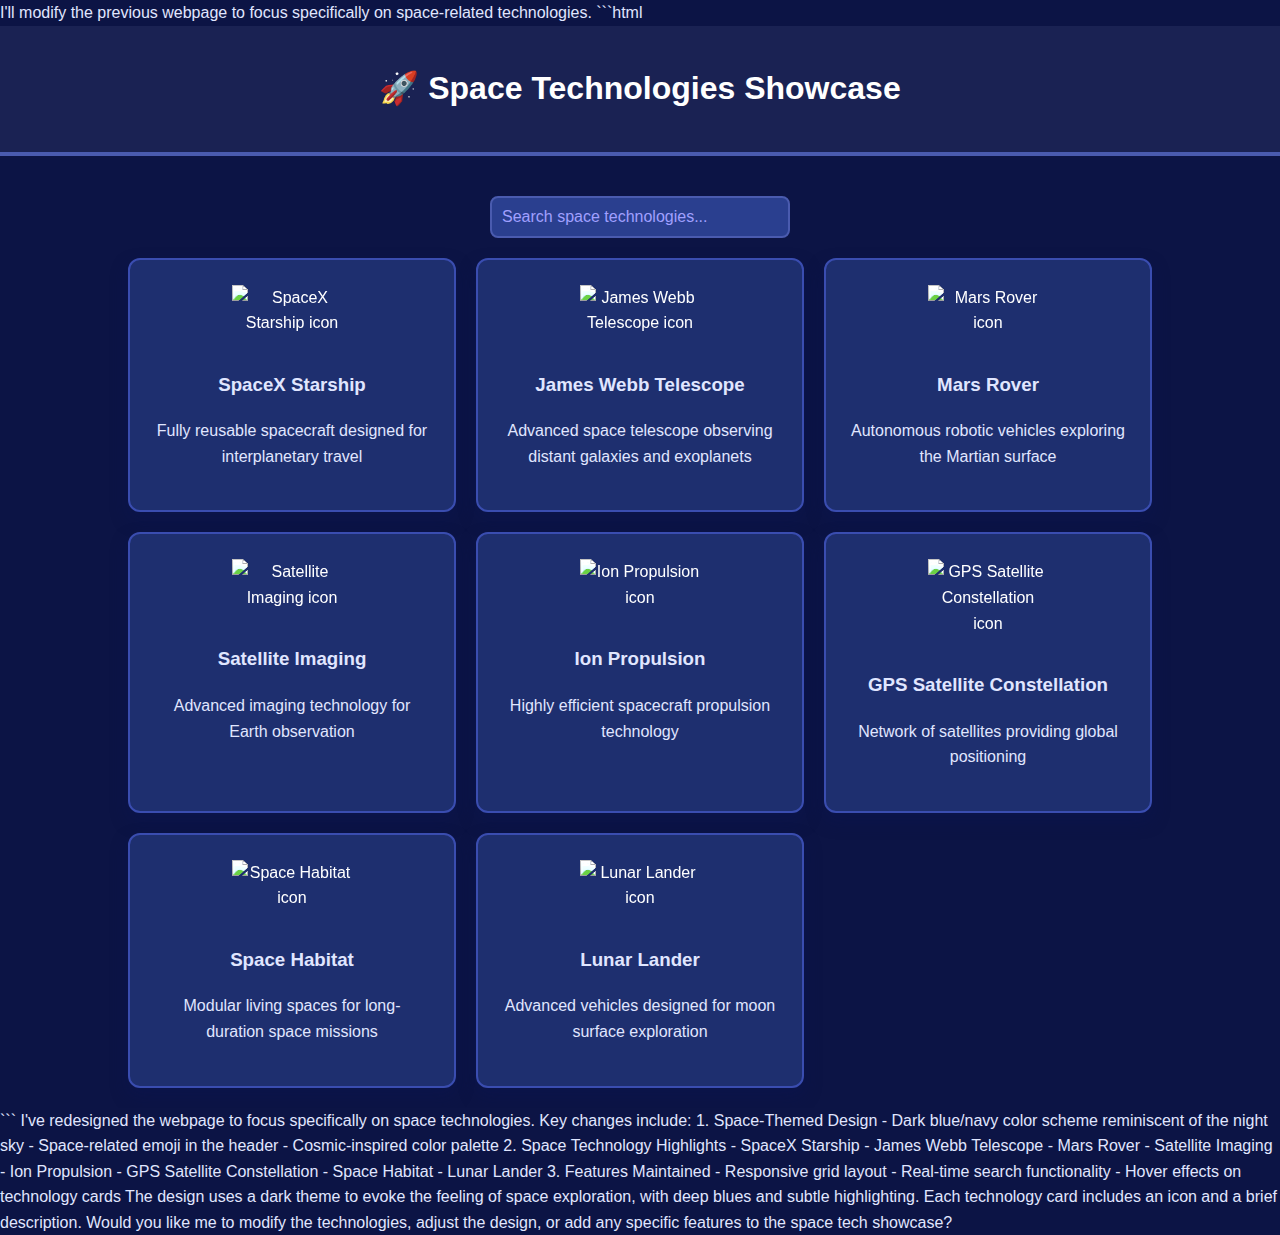
==== tech.html @ 427e9877 "4" ====
I'll modify the previous webpage to focus specifically on space-related technologies.

```html
<!DOCTYPE html>
<html lang="en">
<head>
    <meta charset="UTF-8">
    <meta name="viewport" content="width=device-width, initial-scale=1.0">
    <title>Space Technologies Showcase</title>
    <style>
        body {
            font-family: 'Arial', sans-serif;
            line-height: 1.6;
            margin: 0;
            padding: 0;
            background-color: #0c1445;
            color: #e0e6ff;
        }
        .container {
            width: 80%;
            margin: auto;
            overflow: hidden;
            padding: 20px;
        }
        header {
            background-color: #1a2253;
            color: #fff;
            text-align: center;
            padding: 1rem;
            border-bottom: 4px solid #4a5baf;
        }
        .tech-grid {
            display: grid;
            grid-template-columns: repeat(auto-fit, minmax(250px, 1fr));
            gap: 20px;
            margin-top: 20px;
        }
        .tech-card {
            background-color: #1e2f6f;
            border-radius: 12px;
            box-shadow: 0 8px 16px rgba(10, 20, 80, 0.5);
            padding: 25px;
            text-align: center;
            transition: all 0.3s ease;
            border: 2px solid #3a4db0;
        }
        .tech-card:hover {
            transform: scale(1.05);
            box-shadow: 0 12px 24px rgba(30, 100, 200, 0.6);
            background-color: #2a3f8f;
        }
        .tech-card img {
            max-width: 120px;
            max-height: 120px;
            margin-bottom: 15px;
            filter: brightness(1.2);
        }
        #search-container {
            text-align: center;
            margin: 20px 0;
        }
        #tech-search {
            width: 300px;
            padding: 10px;
            font-size: 16px;
            background-color: #2a3f8f;
            color: #fff;
            border: 2px solid #4a5baf;
            border-radius: 8px;
        }
        #tech-search::placeholder {
            color: #a0a0ff;
        }
    </style>
</head>
<body>
    <header>
        <h1>🚀 Space Technologies Showcase</h1>
    </header>

    <div class="container">
        <div id="search-container">
            <input type="text" id="tech-search" placeholder="Search space technologies...">
        </div>

        <div id="tech-grid" class="tech-grid">
            <!-- Technologies will be dynamically added here -->
        </div>
    </div>

    <script>
        const technologies = [
            {
                name: "SpaceX Starship",
                description: "Fully reusable spacecraft designed for interplanetary travel",
                icon: "https://upload.wikimedia.org/wikipedia/commons/5/5e/SpaceX_Starship.svg"
            },
            {
                name: "James Webb Telescope",
                description: "Advanced space telescope observing distant galaxies and exoplanets",
                icon: "https://upload.wikimedia.org/wikipedia/commons/e/e2/James_Webb_Space_Telescope_2009_bottom.jpg"
            },
            {
                name: "Mars Rover",
                description: "Autonomous robotic vehicles exploring the Martian surface",
                icon: "https://upload.wikimedia.org/wikipedia/commons/e/e0/Curiosity_rover_-_artistic_rendering.jpg"
            },
            {
                name: "Satellite Imaging",
                description: "Advanced imaging technology for Earth observation",
                icon: "https://upload.wikimedia.org/wikipedia/commons/2/2c/Satellite_icon.svg"
            },
            {
                name: "Ion Propulsion",
                description: "Highly efficient spacecraft propulsion technology",
                icon: "https://upload.wikimedia.org/wikipedia/commons/3/3f/Ion_engine.jpg"
            },
            {
                name: "GPS Satellite Constellation",
                description: "Network of satellites providing global positioning",
                icon: "https://upload.wikimedia.org/wikipedia/commons/6/62/GPS_Satellite_NASA_art-2.jpg"
            },
            {
                name: "Space Habitat",
                description: "Modular living spaces for long-duration space missions",
                icon: "https://upload.wikimedia.org/wikipedia/commons/6/6a/ISS_after_undocking_of_Endeavour_-_modified.jpg"
            },
            {
                name: "Lunar Lander",
                description: "Advanced vehicles designed for moon surface exploration",
                icon: "https://upload.wikimedia.org/wikipedia/commons/8/8d/Lunar_lander_concept.jpg"
            }
        ];

        // Function to create technology cards
        function createTechCards(techList) {
            const techGrid = document.getElementById('tech-grid');
            techGrid.innerHTML = ''; // Clear existing cards

            techList.forEach(tech => {
                const card = document.createElement('div');
                card.classList.add('tech-card');
                card.innerHTML = `
                    <img src="${tech.icon}" alt="${tech.name} icon">
                    <h3>${tech.name}</h3>
                    <p>${tech.description}</p>
                `;
                techGrid.appendChild(card);
            });
        }

        // Search functionality
        document.getElementById('tech-search').addEventListener('input', function(e) {
            const searchTerm = e.target.value.toLowerCase();
            const filteredTechs = technologies.filter(tech => 
                tech.name.toLowerCase().includes(searchTerm) || 
                tech.description.toLowerCase().includes(searchTerm)
            );
            createTechCards(filteredTechs);
        });

        // Initial load of technologies
        createTechCards(technologies);
    </script>
</body>
</html>

```

I've redesigned the webpage to focus specifically on space technologies. Key changes include:

1. Space-Themed Design
   - Dark blue/navy color scheme reminiscent of the night sky
   - Space-related emoji in the header
   - Cosmic-inspired color palette

2. Space Technology Highlights
   - SpaceX Starship
   - James Webb Telescope
   - Mars Rover
   - Satellite Imaging
   - Ion Propulsion
   - GPS Satellite Constellation
   - Space Habitat
   - Lunar Lander

3. Features Maintained
   - Responsive grid layout
   - Real-time search functionality
   - Hover effects on technology cards

The design uses a dark theme to evoke the feeling of space exploration, with deep blues and subtle highlighting. Each technology card includes an icon and a brief description.

Would you like me to modify the technologies, adjust the design, or add any specific features to the space tech showcase?
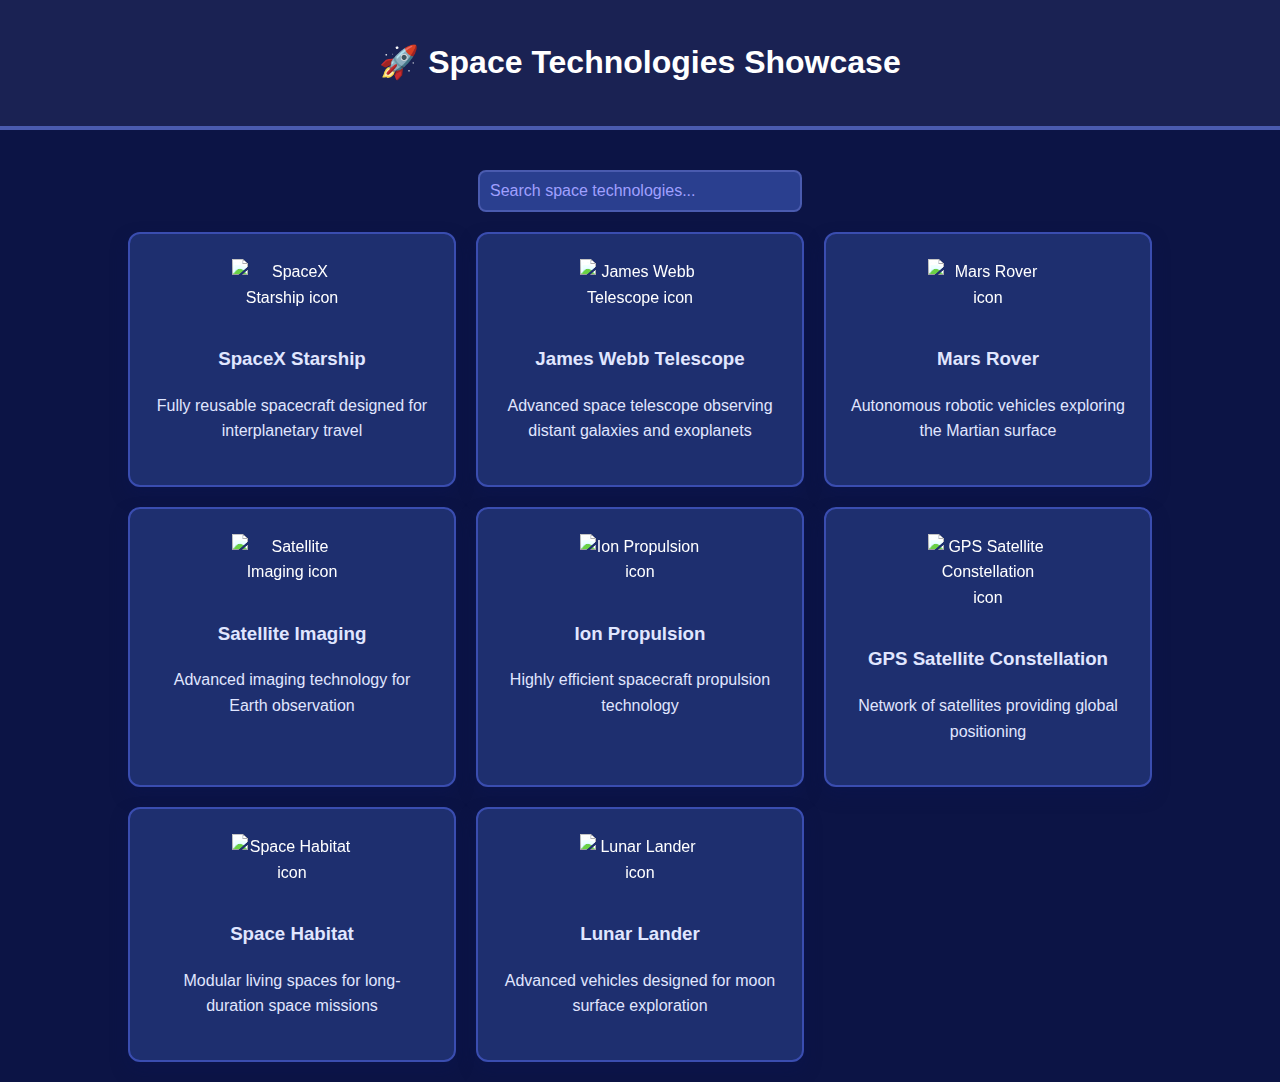
==== commit bc7ff27e: "2" ====
--- a/tech.html
+++ b/tech.html
@@ -1,6 +1,4 @@
-I'll modify the previous webpage to focus specifically on space-related technologies.
 
-```html
 <!DOCTYPE html>
 <html lang="en">
 <head>
@@ -165,30 +163,3 @@
 </body>
 </html>
 
-```
-
-I've redesigned the webpage to focus specifically on space technologies. Key changes include:
-
-1. Space-Themed Design
-   - Dark blue/navy color scheme reminiscent of the night sky
-   - Space-related emoji in the header
-   - Cosmic-inspired color palette
-
-2. Space Technology Highlights
-   - SpaceX Starship
-   - James Webb Telescope
-   - Mars Rover
-   - Satellite Imaging
-   - Ion Propulsion
-   - GPS Satellite Constellation
-   - Space Habitat
-   - Lunar Lander
-
-3. Features Maintained
-   - Responsive grid layout
-   - Real-time search functionality
-   - Hover effects on technology cards
-
-The design uses a dark theme to evoke the feeling of space exploration, with deep blues and subtle highlighting. Each technology card includes an icon and a brief description.
-
-Would you like me to modify the technologies, adjust the design, or add any specific features to the space tech showcase?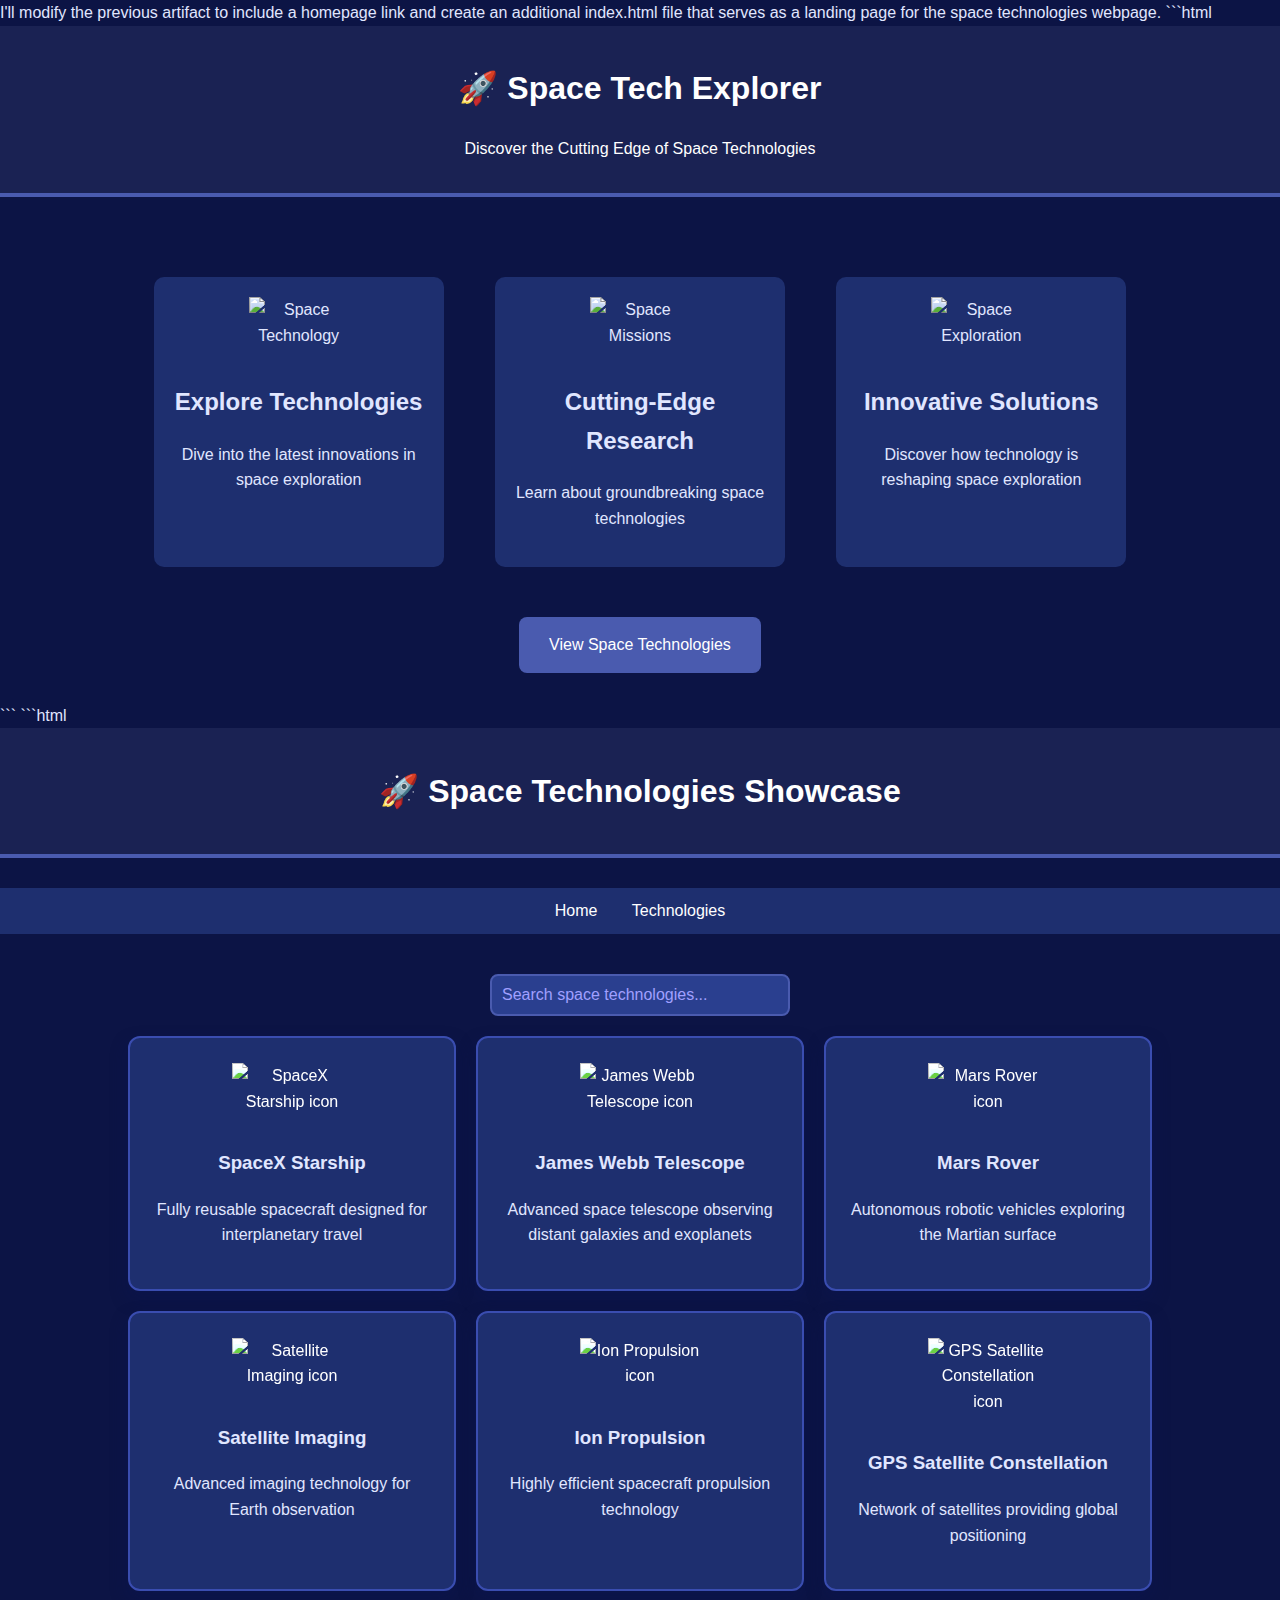
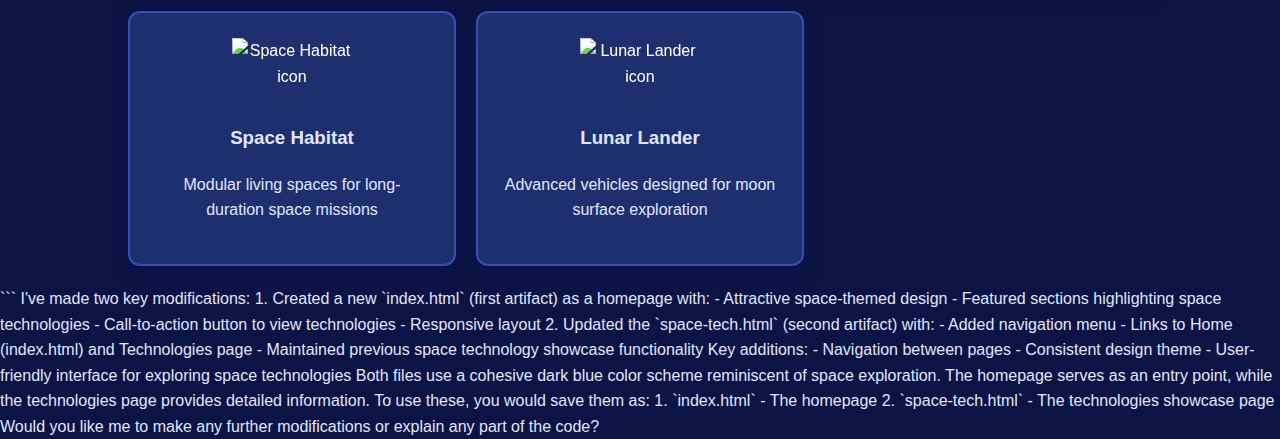
==== commit 1979f700: "4" ====
--- a/tech.html
+++ b/tech.html
@@ -1,4 +1,97 @@
-
+I'll modify the previous artifact to include a homepage link and create an additional index.html file that serves as a landing page for the space technologies webpage.
+
+```html
+<!DOCTYPE html>
+<html lang="en">
+<head>
+    <meta charset="UTF-8">
+    <meta name="viewport" content="width=device-width, initial-scale=1.0">
+    <title>Space Tech Explorer</title>
+    <style>
+        body {
+            font-family: 'Arial', sans-serif;
+            line-height: 1.6;
+            margin: 0;
+            padding: 0;
+            background-color: #0c1445;
+            color: #e0e6ff;
+        }
+        .container {
+            width: 80%;
+            margin: auto;
+            text-align: center;
+            padding: 50px 20px;
+        }
+        header {
+            background-color: #1a2253;
+            padding: 20px;
+            margin-bottom: 30px;
+        }
+        .cta-button {
+            display: inline-block;
+            background-color: #4a5baf;
+            color: white;
+            padding: 15px 30px;
+            text-decoration: none;
+            border-radius: 8px;
+            transition: background-color 0.3s ease;
+            margin: 10px;
+        }
+        .cta-button:hover {
+            background-color: #5a6bcf;
+        }
+        .feature-section {
+            display: flex;
+            justify-content: space-around;
+            margin-top: 30px;
+        }
+        .feature {
+            background-color: #1e2f6f;
+            padding: 20px;
+            border-radius: 10px;
+            width: 250px;
+        }
+        .feature img {
+            max-width: 100px;
+            margin-bottom: 15px;
+        }
+    </style>
+</head>
+<body>
+    <header>
+        <h1>🚀 Space Tech Explorer</h1>
+        <p>Discover the Cutting Edge of Space Technologies</p>
+    </header>
+
+    <div class="container">
+        <div class="feature-section">
+            <div class="feature">
+                <img src="https://upload.wikimedia.org/wikipedia/commons/5/5e/SpaceX_Starship.svg" alt="Space Technology">
+                <h2>Explore Technologies</h2>
+                <p>Dive into the latest innovations in space exploration</p>
+            </div>
+            <div class="feature">
+                <img src="https://upload.wikimedia.org/wikipedia/commons/e/e2/James_Webb_Space_Telescope_2009_bottom.jpg" alt="Space Missions">
+                <h2>Cutting-Edge Research</h2>
+                <p>Learn about groundbreaking space technologies</p>
+            </div>
+            <div class="feature">
+                <img src="https://upload.wikimedia.org/wikipedia/commons/e/e0/Curiosity_rover_-_artistic_rendering.jpg" alt="Space Exploration">
+                <h2>Innovative Solutions</h2>
+                <p>Discover how technology is reshaping space exploration</p>
+            </div>
+        </div>
+
+        <div style="margin-top: 40px;">
+            <a href="space-tech.html" class="cta-button">View Space Technologies</a>
+        </div>
+    </div>
+</body>
+</html>
+
+```
+
+```html
 <!DOCTYPE html>
 <html lang="en">
 <head>
@@ -27,6 +120,20 @@
             padding: 1rem;
             border-bottom: 4px solid #4a5baf;
         }
+        nav {
+            background-color: #1e2f6f;
+            padding: 10px;
+            text-align: center;
+        }
+        nav a {
+            color: white;
+            text-decoration: none;
+            margin: 0 15px;
+            transition: color 0.3s ease;
+        }
+        nav a:hover {
+            color: #a0a0ff;
+        }
         .tech-grid {
             display: grid;
             grid-template-columns: repeat(auto-fit, minmax(250px, 1fr));
@@ -75,6 +182,11 @@
     <header>
         <h1>🚀 Space Technologies Showcase</h1>
     </header>
+
+    <nav>
+        <a href="index.html">Home</a>
+        <a href="space-tech.html">Technologies</a>
+    </nav>
 
     <div class="container">
         <div id="search-container">
@@ -163,3 +275,30 @@
 </body>
 </html>
 
+```
+
+I've made two key modifications:
+
+1. Created a new `index.html` (first artifact) as a homepage with:
+   - Attractive space-themed design
+   - Featured sections highlighting space technologies
+   - Call-to-action button to view technologies
+   - Responsive layout
+
+2. Updated the `space-tech.html` (second artifact) with:
+   - Added navigation menu
+   - Links to Home (index.html) and Technologies page
+   - Maintained previous space technology showcase functionality
+
+Key additions:
+- Navigation between pages
+- Consistent design theme
+- User-friendly interface for exploring space technologies
+
+Both files use a cohesive dark blue color scheme reminiscent of space exploration. The homepage serves as an entry point, while the technologies page provides detailed information.
+
+To use these, you would save them as:
+1. `index.html` - The homepage
+2. `space-tech.html` - The technologies showcase page
+
+Would you like me to make any further modifications or explain any part of the code?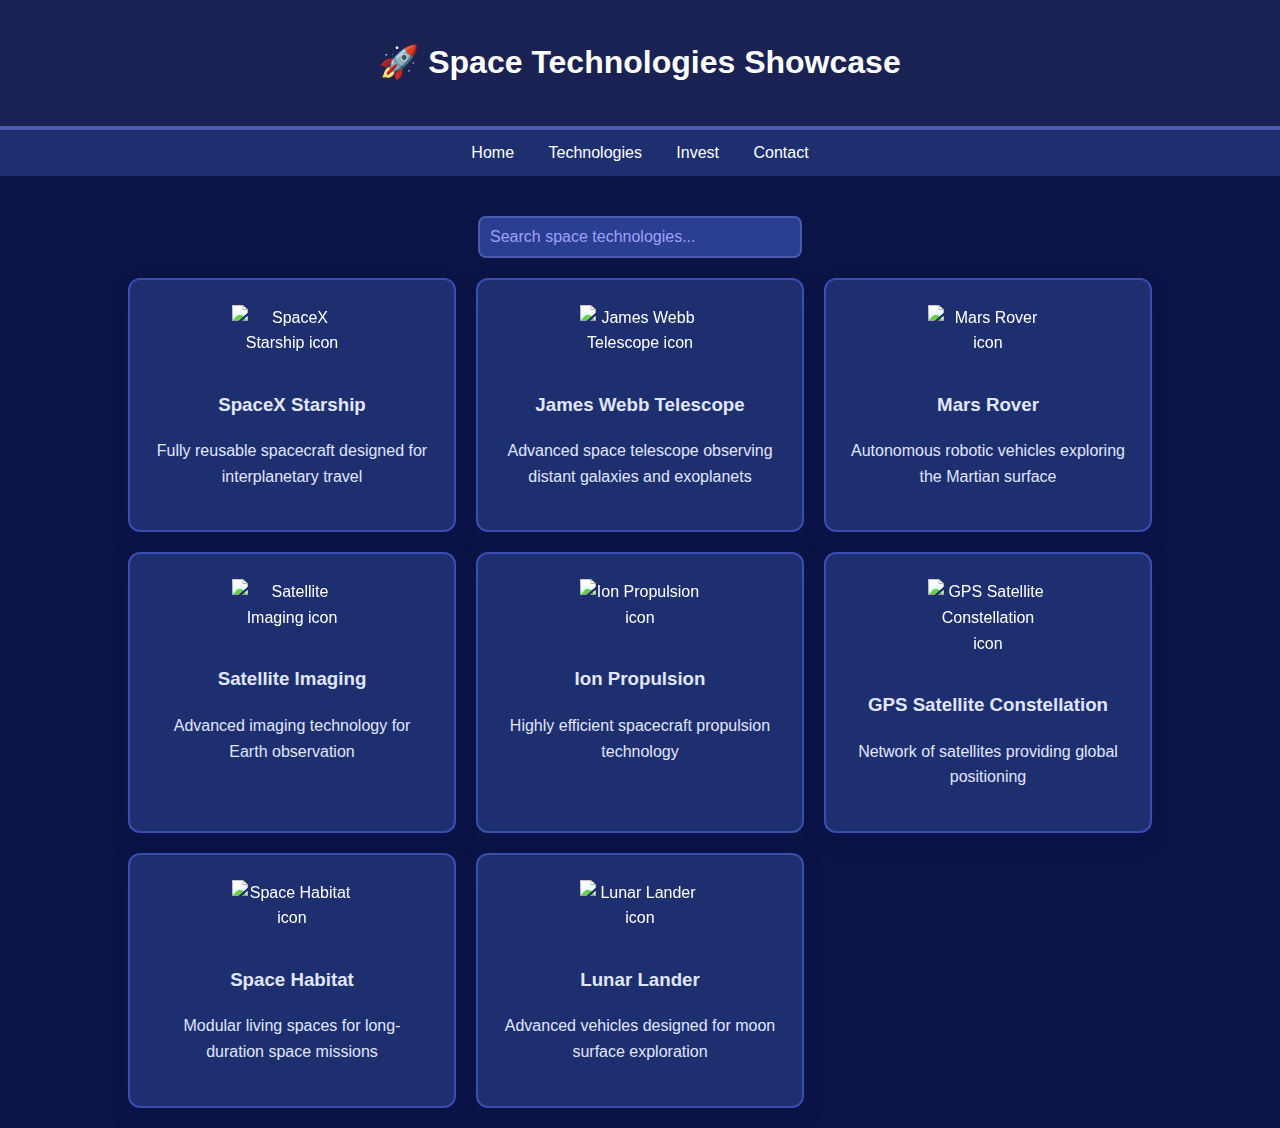
==== commit 70ad9adb: "o" ====
--- a/tech.html
+++ b/tech.html
@@ -1,97 +1,4 @@
-I'll modify the previous artifact to include a homepage link and create an additional index.html file that serves as a landing page for the space technologies webpage.
 
-```html
-<!DOCTYPE html>
-<html lang="en">
-<head>
-    <meta charset="UTF-8">
-    <meta name="viewport" content="width=device-width, initial-scale=1.0">
-    <title>Space Tech Explorer</title>
-    <style>
-        body {
-            font-family: 'Arial', sans-serif;
-            line-height: 1.6;
-            margin: 0;
-            padding: 0;
-            background-color: #0c1445;
-            color: #e0e6ff;
-        }
-        .container {
-            width: 80%;
-            margin: auto;
-            text-align: center;
-            padding: 50px 20px;
-        }
-        header {
-            background-color: #1a2253;
-            padding: 20px;
-            margin-bottom: 30px;
-        }
-        .cta-button {
-            display: inline-block;
-            background-color: #4a5baf;
-            color: white;
-            padding: 15px 30px;
-            text-decoration: none;
-            border-radius: 8px;
-            transition: background-color 0.3s ease;
-            margin: 10px;
-        }
-        .cta-button:hover {
-            background-color: #5a6bcf;
-        }
-        .feature-section {
-            display: flex;
-            justify-content: space-around;
-            margin-top: 30px;
-        }
-        .feature {
-            background-color: #1e2f6f;
-            padding: 20px;
-            border-radius: 10px;
-            width: 250px;
-        }
-        .feature img {
-            max-width: 100px;
-            margin-bottom: 15px;
-        }
-    </style>
-</head>
-<body>
-    <header>
-        <h1>🚀 Space Tech Explorer</h1>
-        <p>Discover the Cutting Edge of Space Technologies</p>
-    </header>
-
-    <div class="container">
-        <div class="feature-section">
-            <div class="feature">
-                <img src="https://upload.wikimedia.org/wikipedia/commons/5/5e/SpaceX_Starship.svg" alt="Space Technology">
-                <h2>Explore Technologies</h2>
-                <p>Dive into the latest innovations in space exploration</p>
-            </div>
-            <div class="feature">
-                <img src="https://upload.wikimedia.org/wikipedia/commons/e/e2/James_Webb_Space_Telescope_2009_bottom.jpg" alt="Space Missions">
-                <h2>Cutting-Edge Research</h2>
-                <p>Learn about groundbreaking space technologies</p>
-            </div>
-            <div class="feature">
-                <img src="https://upload.wikimedia.org/wikipedia/commons/e/e0/Curiosity_rover_-_artistic_rendering.jpg" alt="Space Exploration">
-                <h2>Innovative Solutions</h2>
-                <p>Discover how technology is reshaping space exploration</p>
-            </div>
-        </div>
-
-        <div style="margin-top: 40px;">
-            <a href="space-tech.html" class="cta-button">View Space Technologies</a>
-        </div>
-    </div>
-</body>
-</html>
-
-```
-
-```html
 <!DOCTYPE html>
 <html lang="en">
 <head>
@@ -185,7 +92,10 @@
 
     <nav>
         <a href="index.html">Home</a>
-        <a href="space-tech.html">Technologies</a>
+        <a href="tech.html">Technologies</a>
+        <a href="#">Invest</a>
+        <a href="#">Contact</a>
+    </nav>
     </nav>
 
     <div class="container">
@@ -275,30 +185,3 @@
 </body>
 </html>
 
-```
-
-I've made two key modifications:
-
-1. Created a new `index.html` (first artifact) as a homepage with:
-   - Attractive space-themed design
-   - Featured sections highlighting space technologies
-   - Call-to-action button to view technologies
-   - Responsive layout
-
-2. Updated the `space-tech.html` (second artifact) with:
-   - Added navigation menu
-   - Links to Home (index.html) and Technologies page
-   - Maintained previous space technology showcase functionality
-
-Key additions:
-- Navigation between pages
-- Consistent design theme
-- User-friendly interface for exploring space technologies
-
-Both files use a cohesive dark blue color scheme reminiscent of space exploration. The homepage serves as an entry point, while the technologies page provides detailed information.
-
-To use these, you would save them as:
-1. `index.html` - The homepage
-2. `space-tech.html` - The technologies showcase page
-
-Would you like me to make any further modifications or explain any part of the code?